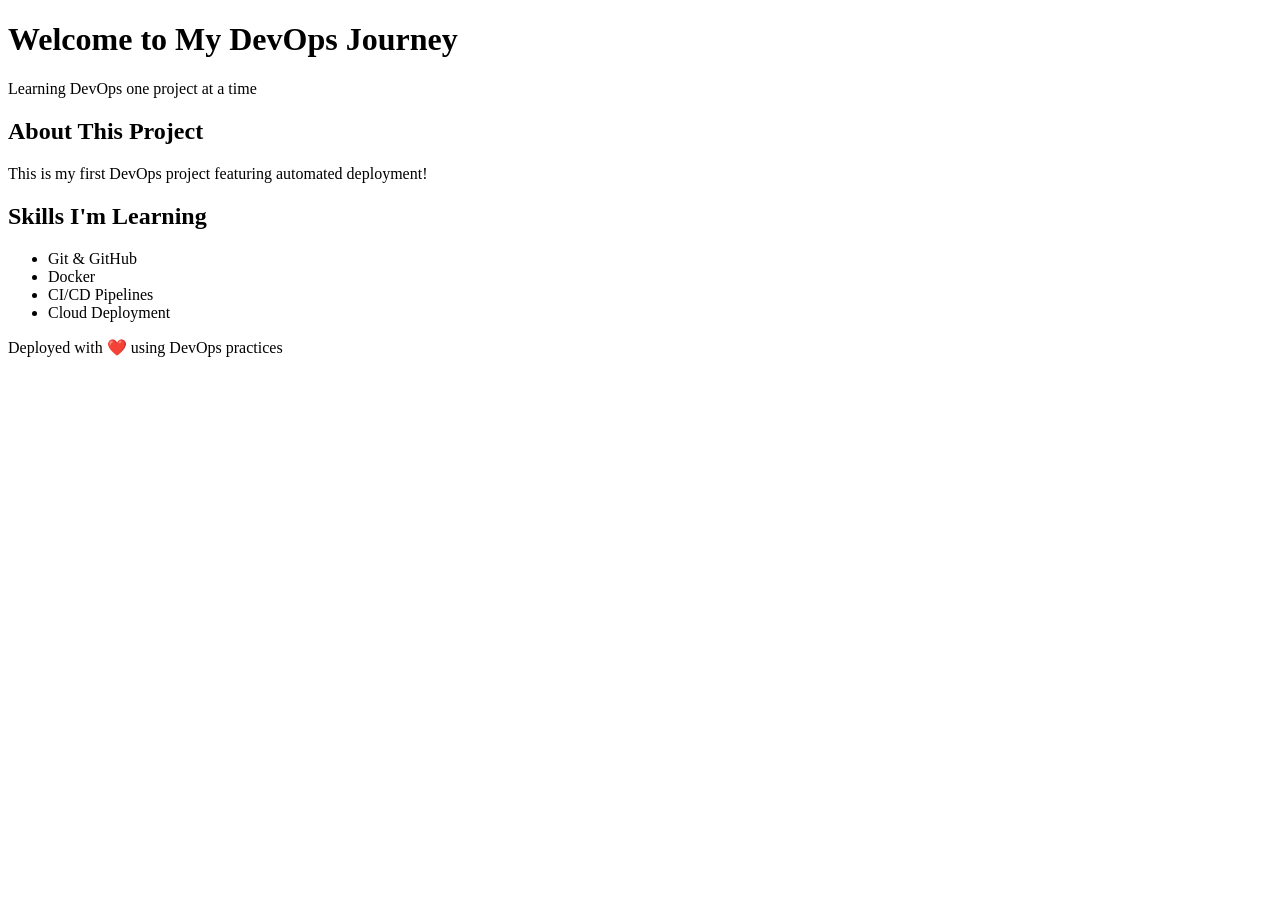
==== src/index.html @ a29ed6be "Initial commit: Portfolio website with Docker" ====
<!DOCTYPE html>
<html lang="en">
<head>
    <meta charset="UTF-8">
    <meta name="viewport" content="width=device-width, initial-scale=1.0">
    <title>My DevOps Journey</title>
    <link rel="stylesheet" href="css/style.css">
</head>
<body>
    <header>
        <h1>Welcome to My DevOps Journey</h1>
        <p>Learning DevOps one project at a time</p>
    </header>
    
    <main>
        <section class="about">
            <h2>About This Project</h2>
            <p>This is my first DevOps project featuring automated deployment!</p>
            <div id="build-info"></div>
        </section>
        
        <section class="skills">
            <h2>Skills I'm Learning</h2>
            <ul>
                <li>Git & GitHub</li>
                <li>Docker</li>
                <li>CI/CD Pipelines</li>
                <li>Cloud Deployment</li>
            </ul>
        </section>
    </main>
    
    <footer>
        <p>Deployed with ❤️ using DevOps practices</p>
    </footer>
    
    <script src="js/main.js"></script>
</body>
</html>
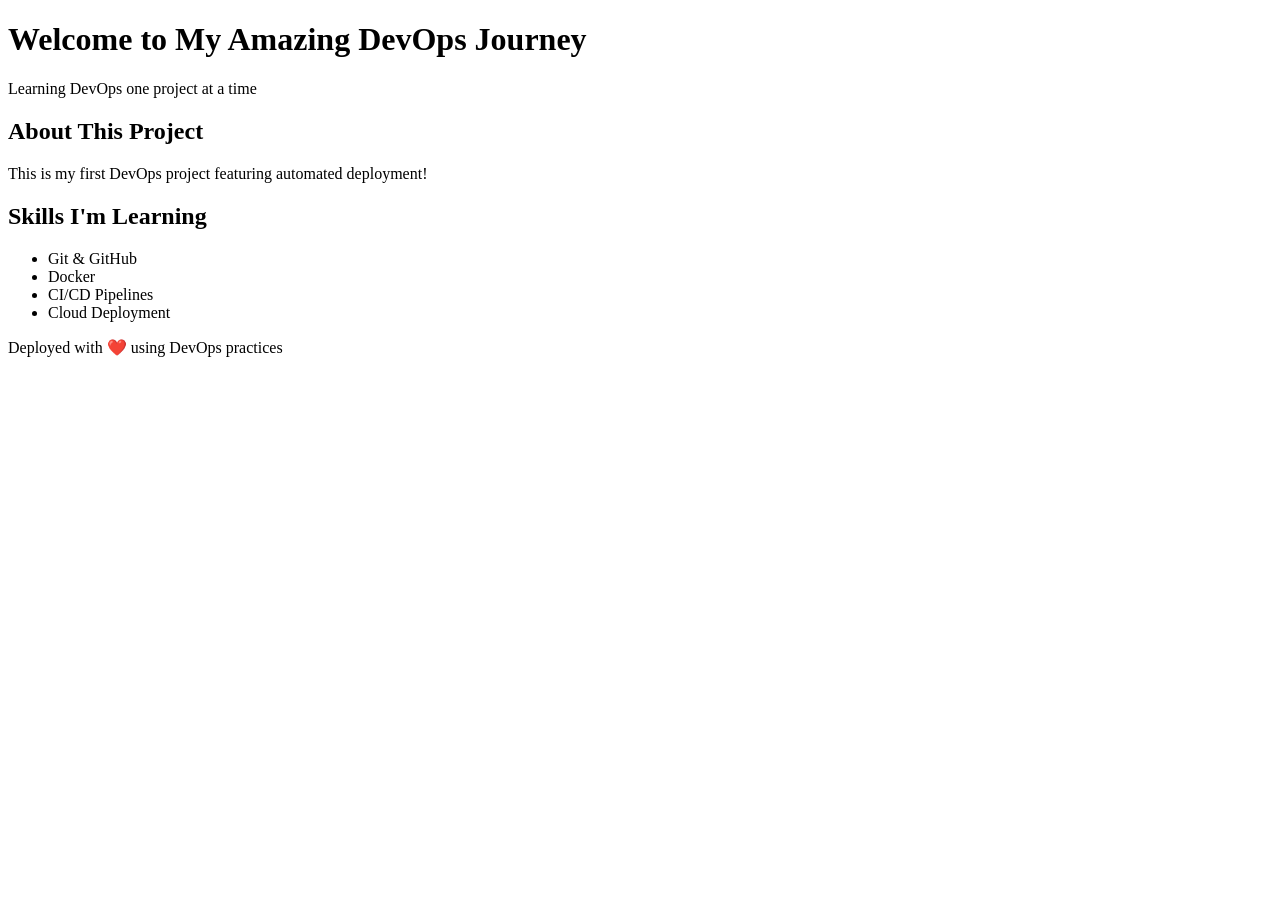
==== commit d3f12223: "Update page title" ====
--- a/src/index.html
+++ b/src/index.html
@@ -8,7 +8,7 @@
 </head>
 <body>
     <header>
-        <h1>Welcome to My DevOps Journey</h1>
+        <h1>Welcome to My Amazing DevOps Journey</h1>
         <p>Learning DevOps one project at a time</p>
     </header>
     
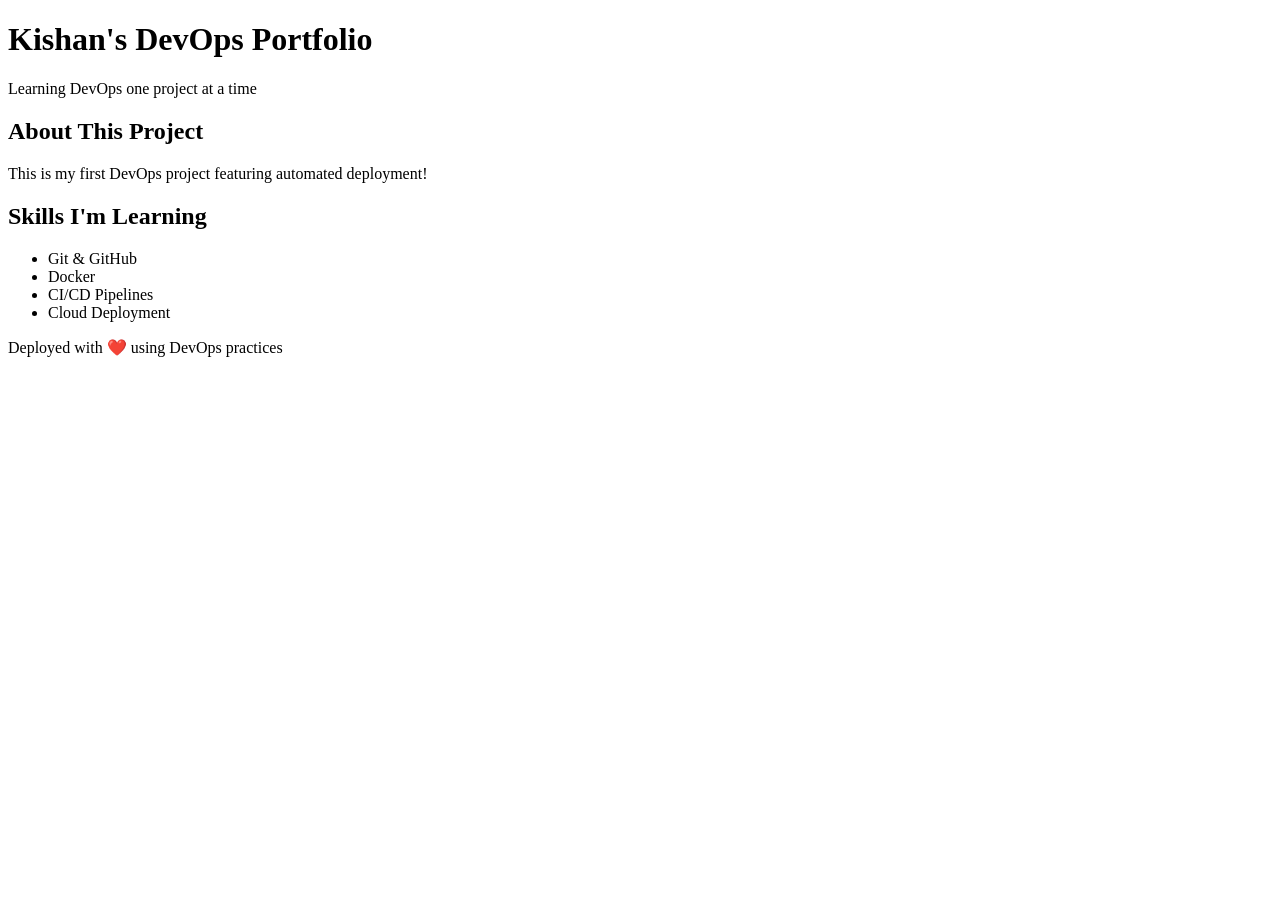
==== commit f5b48dc6: "Personalize the portfolio title" ====
--- a/src/index.html
+++ b/src/index.html
@@ -8,7 +8,7 @@
 </head>
 <body>
     <header>
-        <h1>Welcome to My Amazing DevOps Journey</h1>
+        <h1>Kishan's DevOps Portfolio</h1>
         <p>Learning DevOps one project at a time</p>
     </header>
     
@@ -36,4 +36,4 @@
     
     <script src="js/main.js"></script>
 </body>
-</html>+</html>
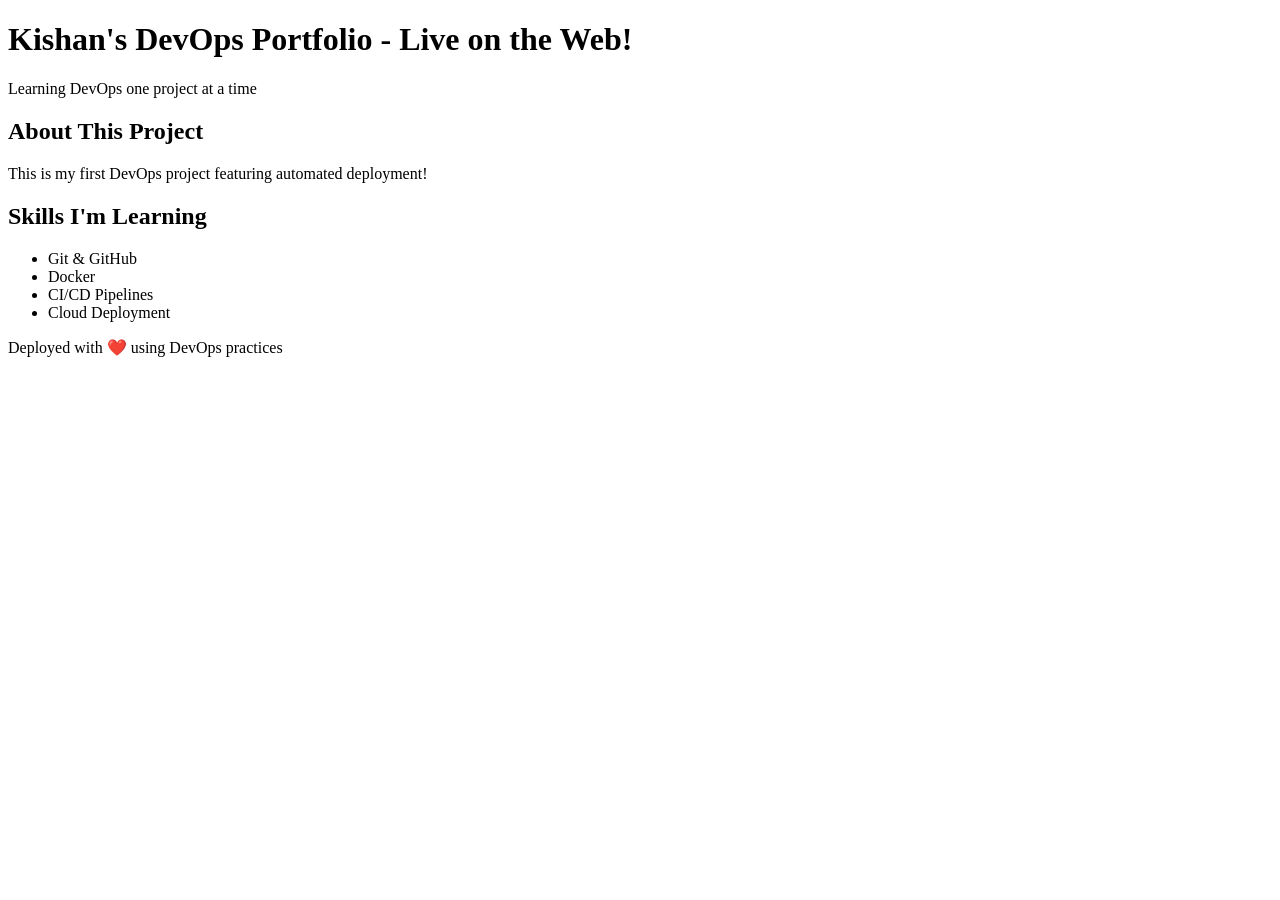
==== commit 131da0ce: "Update title - now live!" ====
--- a/src/index.html
+++ b/src/index.html
@@ -8,7 +8,7 @@
 </head>
 <body>
     <header>
-        <h1>Kishan's DevOps Portfolio</h1>
+        <h1>Kishan's DevOps Portfolio - Live on the Web!</h1>
         <p>Learning DevOps one project at a time</p>
     </header>
     
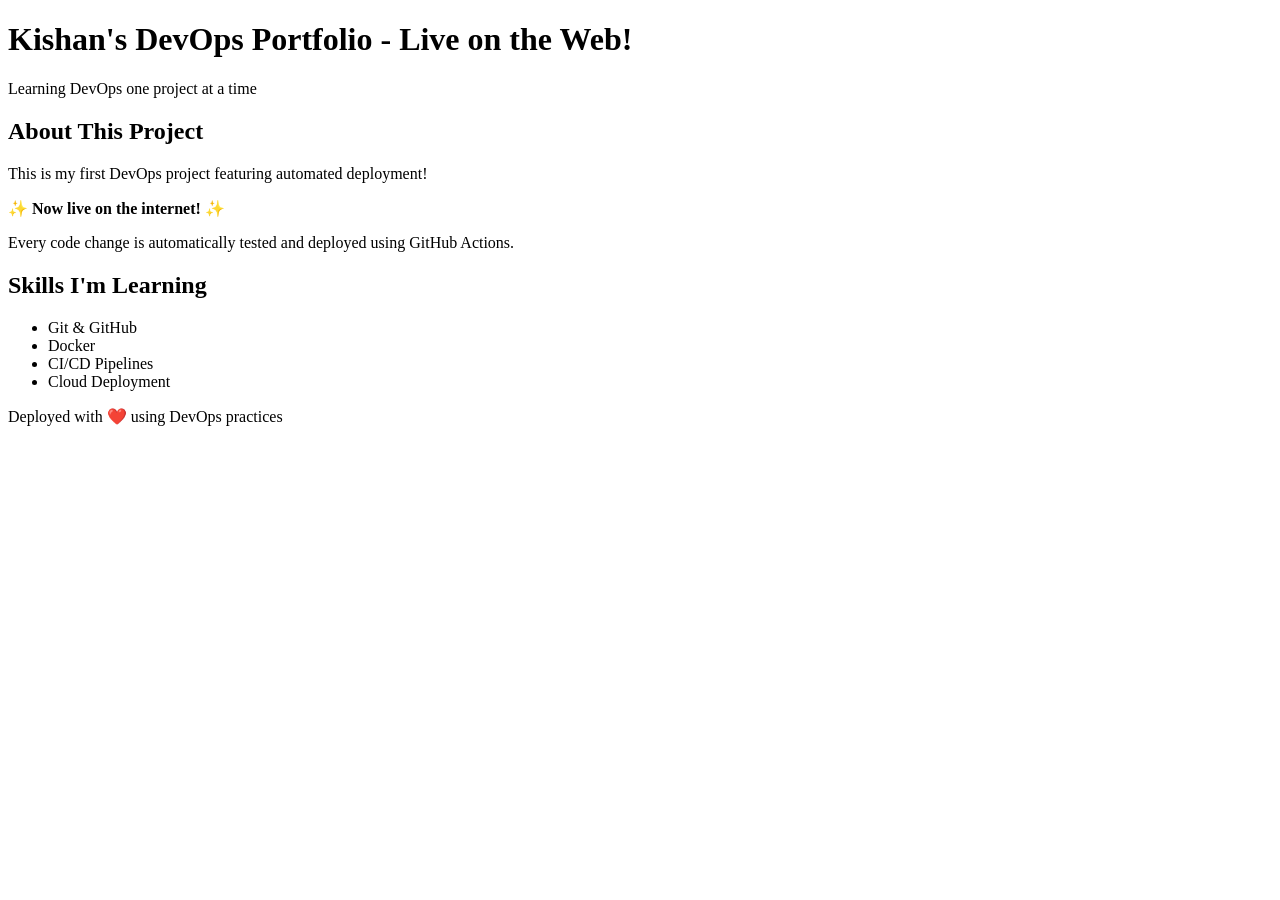
==== commit 3cb7aec3: "Add live deployment notice" ====
--- a/src/index.html
+++ b/src/index.html
@@ -13,11 +13,13 @@
     </header>
     
     <main>
-        <section class="about">
-            <h2>About This Project</h2>
-            <p>This is my first DevOps project featuring automated deployment!</p>
-            <div id="build-info"></div>
-        </section>
+      <section class="about">
+    <h2>About This Project</h2>
+    <p>This is my first DevOps project featuring automated deployment!</p>
+    <p><strong>✨ Now live on the internet! ✨</strong></p>
+    <p>Every code change is automatically tested and deployed using GitHub Actions.</p>
+    <div id="build-info"></div>
+    </section>
         
         <section class="skills">
             <h2>Skills I'm Learning</h2>
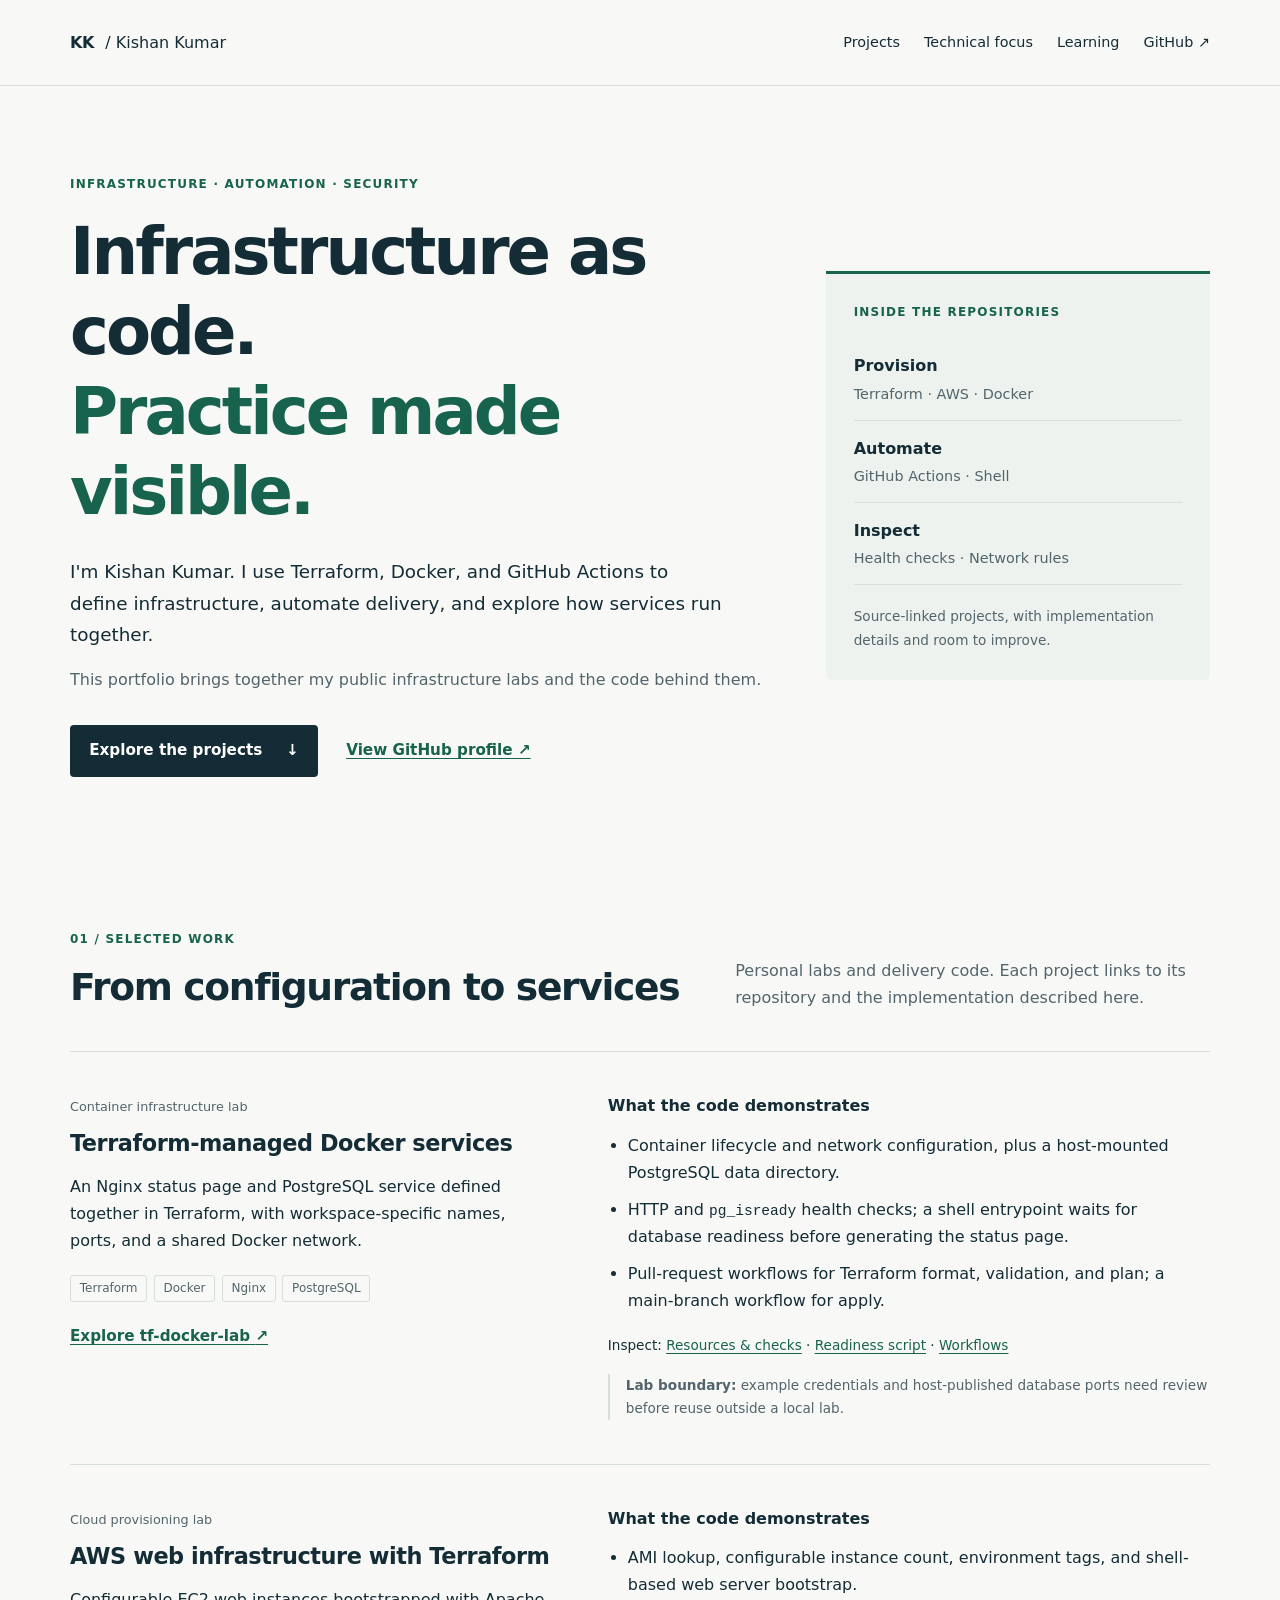
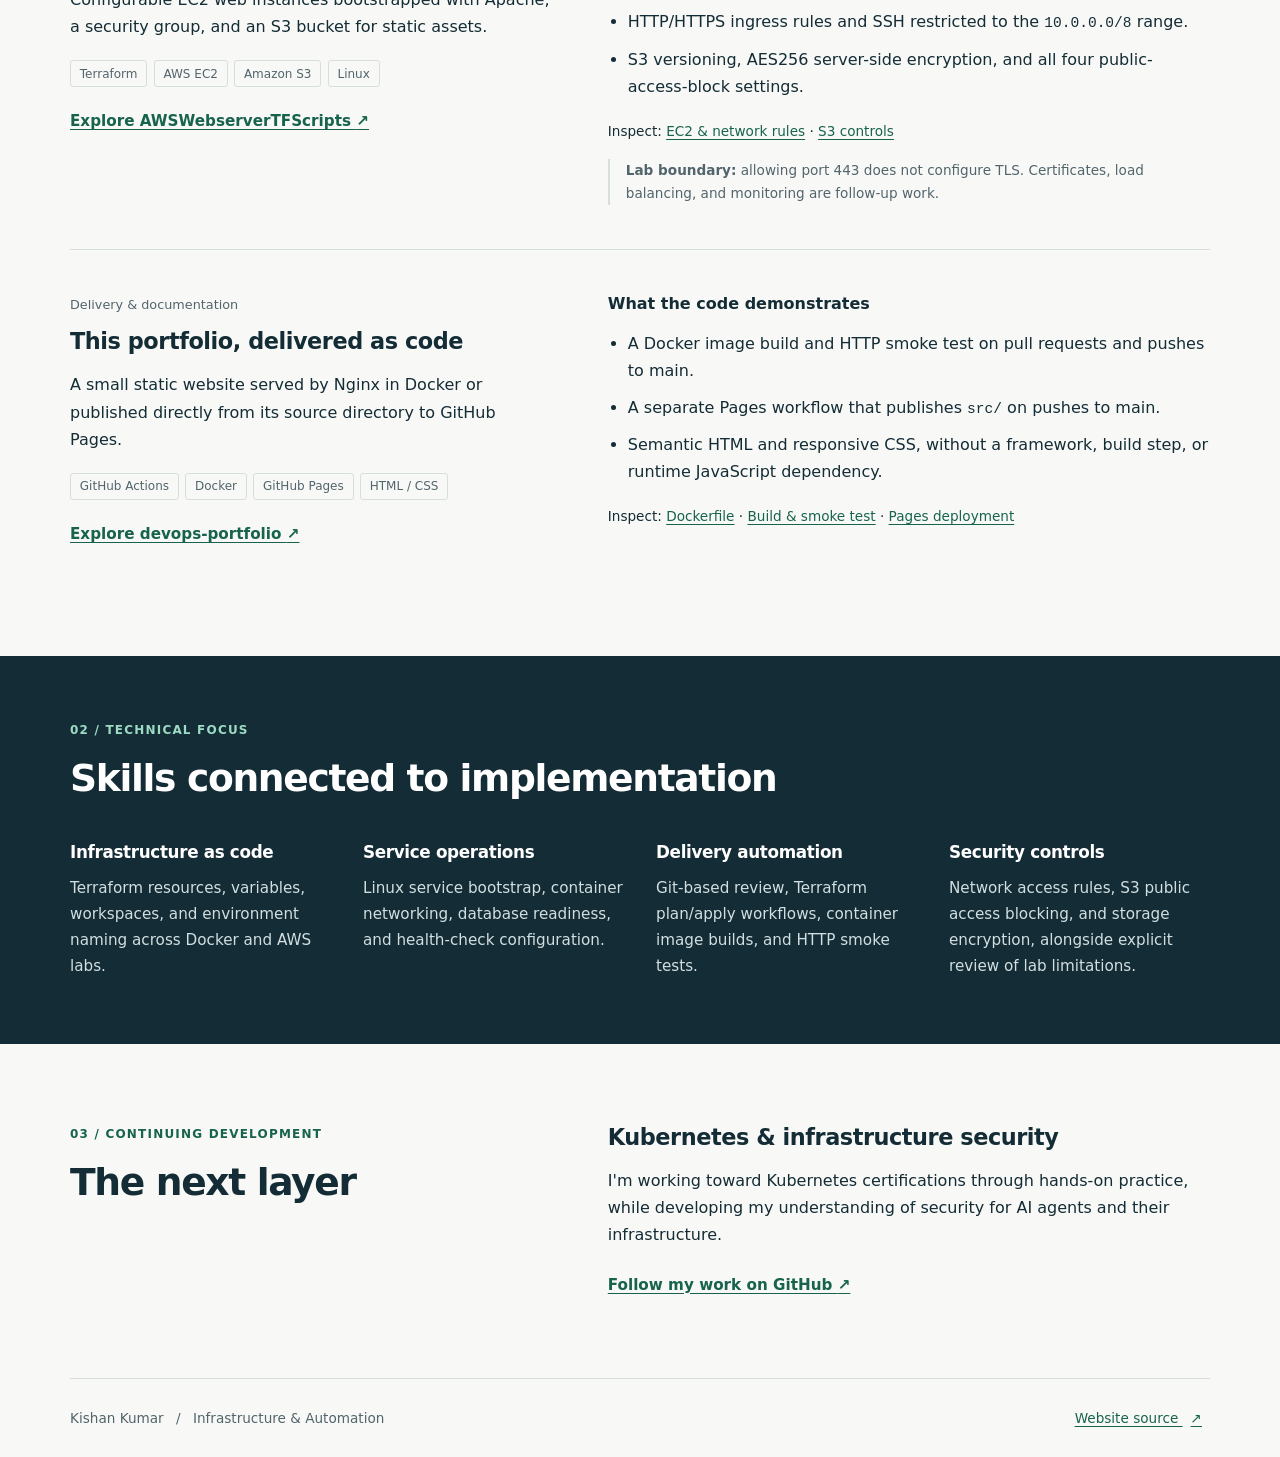
==== commit 924671dd: "Present source-backed infrastructure projects in portfolio" ====
--- a/src/index.html
+++ b/src/index.html
@@ -3,39 +3,140 @@
 <head>
     <meta charset="UTF-8">
     <meta name="viewport" content="width=device-width, initial-scale=1.0">
-    <title>My DevOps Journey</title>
+    <meta name="description" content="Kishan Kumar's technical portfolio: Terraform infrastructure, Docker services, AWS provisioning, and GitHub Actions automation, with links to public source code.">
+    <meta name="theme-color" content="#142c36">
+    <title>Kishan Kumar | Infrastructure &amp; Automation</title>
     <link rel="stylesheet" href="css/style.css">
 </head>
 <body>
-    <header>
-        <h1>Kishan's DevOps Portfolio - Live on the Web!</h1>
-        <p>Learning DevOps one project at a time</p>
+    <a class="skip-link" href="#main">Skip to content</a>
+    <header class="site-header">
+        <div class="container header-inner">
+            <a class="wordmark" href="#main" aria-label="Kishan Kumar, home">KK<span> / Kishan Kumar</span></a>
+            <nav aria-label="Main navigation">
+                <a href="#projects">Projects</a>
+                <a href="#skills">Technical focus</a>
+                <a href="#learning">Learning</a>
+                <a href="https://github.com/kishanpcr">GitHub <span aria-hidden="true">↗</span></a>
+            </nav>
+        </div>
     </header>
-    
-    <main>
-      <section class="about">
-    <h2>About This Project</h2>
-    <p>This is my first DevOps project featuring automated deployment!</p>
-    <p><strong>✨ Now live on the internet! ✨</strong></p>
-    <p>Every code change is automatically tested and deployed using GitHub Actions.</p>
-    <div id="build-info"></div>
-    </section>
-        
-        <section class="skills">
-            <h2>Skills I'm Learning</h2>
-            <ul>
-                <li>Git & GitHub</li>
-                <li>Docker</li>
-                <li>CI/CD Pipelines</li>
-                <li>Cloud Deployment</li>
-            </ul>
+
+    <main id="main" tabindex="-1">
+        <section class="hero container" aria-labelledby="intro-title">
+            <div>
+                <p class="eyebrow">Infrastructure · Automation · Security</p>
+                <h1 id="intro-title">Infrastructure as code.<br><span>Practice made visible.</span></h1>
+                <p class="intro">I'm Kishan Kumar. I use Terraform, Docker, and GitHub Actions to define infrastructure, automate delivery, and explore how services run together.</p>
+                <p class="hero-note">This portfolio brings together my public infrastructure labs and the code behind them.</p>
+                <div class="hero-actions">
+                    <a class="button" href="#projects">Explore the projects <span aria-hidden="true">↓</span></a>
+                    <a class="text-link" href="https://github.com/kishanpcr">View GitHub profile <span aria-hidden="true">↗</span></a>
+                </div>
+            </div>
+            <aside class="overview" aria-label="Portfolio at a glance">
+                <p class="eyebrow">Inside the repositories</p>
+                <dl>
+                    <div><dt>Provision</dt><dd>Terraform · AWS · Docker</dd></div>
+                    <div><dt>Automate</dt><dd>GitHub Actions · Shell</dd></div>
+                    <div><dt>Inspect</dt><dd>Health checks · Network rules</dd></div>
+                </dl>
+                <p>Source-linked projects, with implementation details and room to improve.</p>
+            </aside>
+        </section>
+
+        <section class="section container" id="projects" aria-labelledby="projects-title">
+            <div class="section-heading">
+                <div><p class="eyebrow">01 / Selected work</p><h2 id="projects-title">From configuration to services</h2></div>
+                <p>Personal labs and delivery code. Each project links to its repository and the implementation described here.</p>
+            </div>
+
+            <article class="project">
+                <div class="project-summary">
+                    <p class="project-kind">Container infrastructure lab</p>
+                    <h3>Terraform-managed Docker services</h3>
+                    <p>An Nginx status page and PostgreSQL service defined together in Terraform, with workspace-specific names, ports, and a shared Docker network.</p>
+                    <ul class="tags" aria-label="Technologies"><li>Terraform</li><li>Docker</li><li>Nginx</li><li>PostgreSQL</li></ul>
+                    <a class="text-link" href="https://github.com/kishanpcr/tf-docker-lab">Explore tf-docker-lab <span aria-hidden="true">↗</span></a>
+                </div>
+                <div class="project-detail">
+                    <h4>What the code demonstrates</h4>
+                    <ul>
+                        <li>Container lifecycle and network configuration, plus a host-mounted PostgreSQL data directory.</li>
+                        <li>HTTP and <code>pg_isready</code> health checks; a shell entrypoint waits for database readiness before generating the status page.</li>
+                        <li>Pull-request workflows for Terraform format, validation, and plan; a main-branch workflow for apply.</li>
+                    </ul>
+                    <p class="source-links">Inspect: <a href="https://github.com/kishanpcr/tf-docker-lab/blob/b06fa23c12f2c70b30e324f0bb0d23a4f77f03ac/main.tf">Resources &amp; checks</a> · <a href="https://github.com/kishanpcr/tf-docker-lab/blob/b06fa23c12f2c70b30e324f0bb0d23a4f77f03ac/files/generate_status.sh">Readiness script</a> · <a href="https://github.com/kishanpcr/tf-docker-lab/tree/b06fa23c12f2c70b30e324f0bb0d23a4f77f03ac/.github/workflows">Workflows</a></p>
+                    <p class="project-note"><strong>Lab boundary:</strong> example credentials and host-published database ports need review before reuse outside a local lab.</p>
+                </div>
+            </article>
+
+            <article class="project">
+                <div class="project-summary">
+                    <p class="project-kind">Cloud provisioning lab</p>
+                    <h3>AWS web infrastructure with Terraform</h3>
+                    <p>Configurable EC2 web instances bootstrapped with Apache, a security group, and an S3 bucket for static assets.</p>
+                    <ul class="tags" aria-label="Technologies"><li>Terraform</li><li>AWS EC2</li><li>Amazon S3</li><li>Linux</li></ul>
+                    <a class="text-link" href="https://github.com/kishanpcr/AWSWebserverTFScripts">Explore AWSWebserverTFScripts <span aria-hidden="true">↗</span></a>
+                </div>
+                <div class="project-detail">
+                    <h4>What the code demonstrates</h4>
+                    <ul>
+                        <li>AMI lookup, configurable instance count, environment tags, and shell-based web server bootstrap.</li>
+                        <li>HTTP/HTTPS ingress rules and SSH restricted to the <code>10.0.0.0/8</code> range.</li>
+                        <li>S3 versioning, AES256 server-side encryption, and all four public-access-block settings.</li>
+                    </ul>
+                    <p class="source-links">Inspect: <a href="https://github.com/kishanpcr/AWSWebserverTFScripts/blob/353053bec17c7119864794a68ec59d982afe49fe/aws/terraform/main.tf">EC2 &amp; network rules</a> · <a href="https://github.com/kishanpcr/AWSWebserverTFScripts/blob/353053bec17c7119864794a68ec59d982afe49fe/aws/terraform/s3.tf">S3 controls</a></p>
+                    <p class="project-note"><strong>Lab boundary:</strong> allowing port 443 does not configure TLS. Certificates, load balancing, and monitoring are follow-up work.</p>
+                </div>
+            </article>
+
+            <article class="project">
+                <div class="project-summary">
+                    <p class="project-kind">Delivery &amp; documentation</p>
+                    <h3>This portfolio, delivered as code</h3>
+                    <p>A small static website served by Nginx in Docker or published directly from its source directory to GitHub Pages.</p>
+                    <ul class="tags" aria-label="Technologies"><li>GitHub Actions</li><li>Docker</li><li>GitHub Pages</li><li>HTML / CSS</li></ul>
+                    <a class="text-link" href="https://github.com/kishanpcr/devops-portfolio">Explore devops-portfolio <span aria-hidden="true">↗</span></a>
+                </div>
+                <div class="project-detail">
+                    <h4>What the code demonstrates</h4>
+                    <ul>
+                        <li>A Docker image build and HTTP smoke test on pull requests and pushes to main.</li>
+                        <li>A separate Pages workflow that publishes <code>src/</code> on pushes to main.</li>
+                        <li>Semantic HTML and responsive CSS, without a framework, build step, or runtime JavaScript dependency.</li>
+                    </ul>
+                    <p class="source-links">Inspect: <a href="https://github.com/kishanpcr/devops-portfolio/blob/main/Dockerfile">Dockerfile</a> · <a href="https://github.com/kishanpcr/devops-portfolio/blob/main/.github/workflows/deploy.yml">Build &amp; smoke test</a> · <a href="https://github.com/kishanpcr/devops-portfolio/blob/main/.github/workflows/pages.yml">Pages deployment</a></p>
+                </div>
+            </article>
+        </section>
+
+        <section class="focus-band" id="skills" aria-labelledby="skills-title">
+            <div class="container section">
+                <p class="eyebrow">02 / Technical focus</p>
+                <h2 id="skills-title">Skills connected to implementation</h2>
+                <div class="focus-grid">
+                    <div><h3>Infrastructure as code</h3><p>Terraform resources, variables, workspaces, and environment naming across Docker and AWS labs.</p></div>
+                    <div><h3>Service operations</h3><p>Linux service bootstrap, container networking, database readiness, and health-check configuration.</p></div>
+                    <div><h3>Delivery automation</h3><p>Git-based review, Terraform plan/apply workflows, container image builds, and HTTP smoke tests.</p></div>
+                    <div><h3>Security controls</h3><p>Network access rules, S3 public access blocking, and storage encryption, alongside explicit review of lab limitations.</p></div>
+                </div>
+            </div>
+        </section>
+
+        <section class="section container learning" id="learning" aria-labelledby="learning-title">
+            <div><p class="eyebrow">03 / Continuing development</p><h2 id="learning-title">The next layer</h2></div>
+            <div>
+                <h3>Kubernetes &amp; infrastructure security</h3>
+                <p>I'm working toward Kubernetes certifications through hands-on practice, while developing my understanding of security for AI agents and their infrastructure.</p>
+                <a class="text-link" href="https://github.com/kishanpcr">Follow my work on GitHub <span aria-hidden="true">↗</span></a>
+            </div>
         </section>
     </main>
-    
-    <footer>
-        <p>Deployed with ❤️ using DevOps practices</p>
+
+    <footer class="container site-footer">
+        <p>Kishan Kumar <span aria-hidden="true">/</span> Infrastructure &amp; Automation</p>
+        <a href="https://github.com/kishanpcr/devops-portfolio">Website source <span aria-hidden="true">↗</span></a>
     </footer>
-    
-    <script src="js/main.js"></script>
 </body>
 </html>
--- a/src/css/style.css
+++ b/src/css/style.css
@@ -0,0 +1,95 @@
+:root {
+    color-scheme: light;
+    --ink: #142c36;
+    --muted: #52646c;
+    --paper: #f8f9f6;
+    --accent: #17634d;
+    --line: #d6dfdb;
+    --soft: #edf2ee;
+}
+
+* { box-sizing: border-box; }
+html { scroll-padding-top: 1.5rem; }
+body { margin: 0; color: var(--ink); background: var(--paper); font: 1rem/1.7 system-ui, -apple-system, BlinkMacSystemFont, "Segoe UI", sans-serif; }
+a { color: var(--accent); text-underline-offset: .22em; }
+a:hover { text-decoration-thickness: 2px; }
+a:focus-visible { outline: 3px solid #b15a16; outline-offset: 5px; border-radius: 2px; }
+h1, h2, h3, h4, p, ul, dl { margin: 0; }
+h1, h2, h3, h4 { line-height: 1.22; }
+h1 { font-size: clamp(2.4rem, 5.3vw, 4.1rem); letter-spacing: -.045em; font-weight: 750; }
+h1 span { color: var(--accent); }
+h2 { font-size: clamp(1.8rem, 3vw, 2.35rem); letter-spacing: -.035em; }
+h3 { font-size: 1.4rem; letter-spacing: -.02em; }
+h4 { font-size: 1rem; }
+p + p { margin-top: 1rem; }
+code { font-size: .91em; overflow-wrap: anywhere; }
+.container { width: min(1140px, calc(100% - 4rem)); margin-inline: auto; }
+.skip-link { position: absolute; top: .5rem; left: 1rem; padding: .6rem 1rem; background: white; transform: translateY(-150%); z-index: 2; }
+.skip-link:focus { transform: translateY(0); }
+.site-header { border-bottom: 1px solid var(--line); }
+.header-inner { display: flex; justify-content: space-between; align-items: center; gap: 1.5rem; padding-block: 1.5rem; }
+.wordmark { color: var(--ink); font-weight: 800; text-decoration: none; letter-spacing: -.03em; }
+.wordmark span { font-weight: 500; letter-spacing: 0; margin-left: .4rem; }
+nav { display: flex; flex-wrap: wrap; gap: .75rem 1.5rem; font-size: .9rem; }
+nav a { color: var(--ink); text-decoration: none; padding-block: .4rem; }
+.hero { display: grid; grid-template-columns: 1.8fr 1fr; gap: 4rem; align-items: center; padding-block: 5.5rem; }
+.eyebrow { color: var(--accent); font-size: .75rem; font-weight: 750; letter-spacing: .1em; text-transform: uppercase; margin-bottom: 1rem; }
+.intro { font-size: 1.15rem; max-width: 41rem; margin-top: 1.6rem; }
+.hero-note { color: var(--muted); }
+.hero-actions { display: flex; flex-wrap: wrap; gap: 1.25rem 1.75rem; align-items: center; margin-top: 2rem; }
+.button { display: inline-flex; gap: 1.5rem; align-items: center; padding: .8rem 1.2rem; background: var(--ink); color: white; border-radius: 4px; font-size: .95rem; font-weight: 650; text-decoration: none; }
+.button:hover { background: var(--accent); }
+.text-link { display: inline-block; font-weight: 650; font-size: .95rem; }
+.overview { border-top: 3px solid var(--accent); background: var(--soft); padding: 1.75rem; border-radius: 0 0 6px 6px; }
+.overview dl > div { padding-block: .85rem; border-bottom: 1px solid var(--line); }
+.overview dt { font-weight: 700; }
+.overview dd { margin: .15rem 0 0; color: var(--muted); font-size: .9rem; }
+.overview > p:last-child { color: var(--muted); font-size: .85rem; margin-top: 1.25rem; }
+.section { padding-block: 4rem; }
+.section-heading { display: grid; grid-template-columns: 1.3fr 1fr; gap: 3rem; align-items: end; margin-bottom: 2.5rem; }
+.section-heading > p { color: var(--muted); max-width: 30rem; }
+.project { display: grid; grid-template-columns: 1fr 1.25fr; gap: 3.5rem; padding-block: 2.75rem; border-top: 1px solid var(--line); }
+.project-kind { color: var(--muted); font-size: .8rem; margin-bottom: .75rem; }
+.project-summary > p:not(.project-kind) { margin-top: 1rem; }
+.tags { display: flex; flex-wrap: wrap; gap: .4rem; list-style: none; padding: 0; margin: 1.25rem 0; }
+.tags li { border: 1px solid var(--line); border-radius: 3px; padding: .15rem .55rem; font-size: .75rem; color: var(--muted); }
+.project-detail ul { padding-left: 1.25rem; margin-top: 1rem; }
+.project-detail li + li { margin-top: .6rem; }
+.source-links { margin-top: 1.25rem; font-size: .85rem; }
+.project-note { padding-left: 1rem; border-left: 2px solid var(--line); font-size: .85rem; color: var(--muted); }
+.focus-band { background: var(--ink); color: white; }
+.focus-band .eyebrow { color: #9ddbc4; }
+.focus-grid { display: grid; grid-template-columns: repeat(4, 1fr); gap: 2rem; margin-top: 2.5rem; }
+.focus-grid h3 { font-size: 1.05rem; }
+.focus-grid p { color: #d1dfe0; font-size: .95rem; margin-top: .85rem; }
+.learning { display: grid; grid-template-columns: 1fr 1.25fr; gap: 3.5rem; padding-block: 5rem; }
+.learning h3 + p { margin-top: 1rem; }
+.learning .text-link { margin-top: 1.5rem; }
+.site-footer { display: flex; justify-content: space-between; flex-wrap: wrap; gap: 1rem; border-top: 1px solid var(--line); padding-block: 1.75rem; font-size: .85rem; color: var(--muted); }
+.site-footer span { margin-inline: .5rem; }
+
+@media (max-width: 900px) {
+    .hero { gap: 2rem; grid-template-columns: 1.5fr 1fr; padding-block: 4rem; }
+    .focus-grid { grid-template-columns: repeat(2, 1fr); }
+    .project, .learning { gap: 2rem; }
+    .header-inner { align-items: flex-start; flex-direction: column; gap: .75rem; }
+}
+@media (max-width: 640px) {
+    .container { width: calc(100% - 2.5rem); }
+    .hero, .section-heading, .project, .learning { grid-template-columns: 1fr; gap: 2rem; }
+    .hero { padding-block: 3rem; }
+    .section, .learning { padding-block: 3rem; }
+    .project { padding-block: 2rem; }
+    .focus-grid { grid-template-columns: 1fr; gap: 1.75rem; }
+    nav { gap: .5rem 1rem; }
+    .overview { padding: 1.5rem; }
+}
+@media print {
+    body { background: white; font-size: 10pt; }
+    .site-header, .hero-actions, .skip-link { display: none; }
+    .container { width: 100%; }
+    .hero, .section, .learning { padding-block: 1.5rem; }
+    .project { break-inside: avoid; padding-block: 1.5rem; }
+    .focus-band { color: var(--ink); background: white; }
+    .focus-grid p, .focus-band .eyebrow { color: var(--ink); }
+}
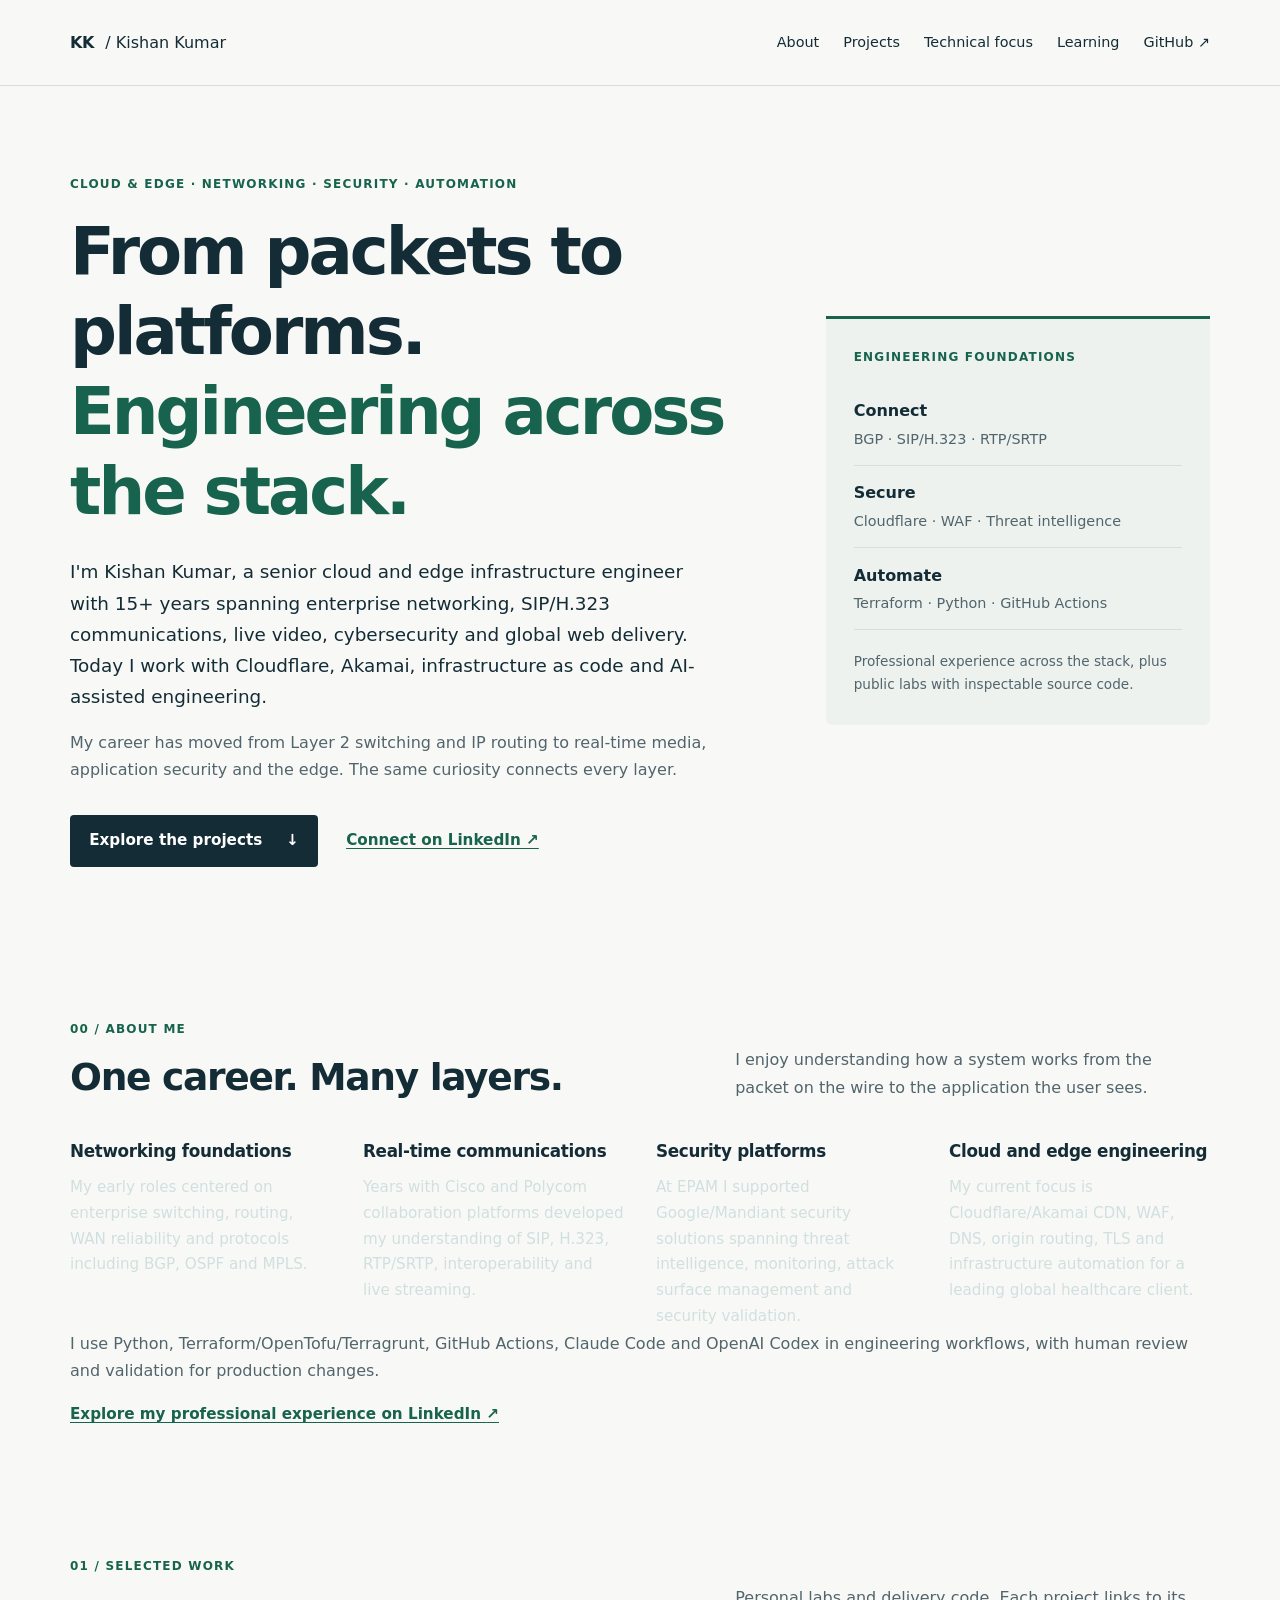
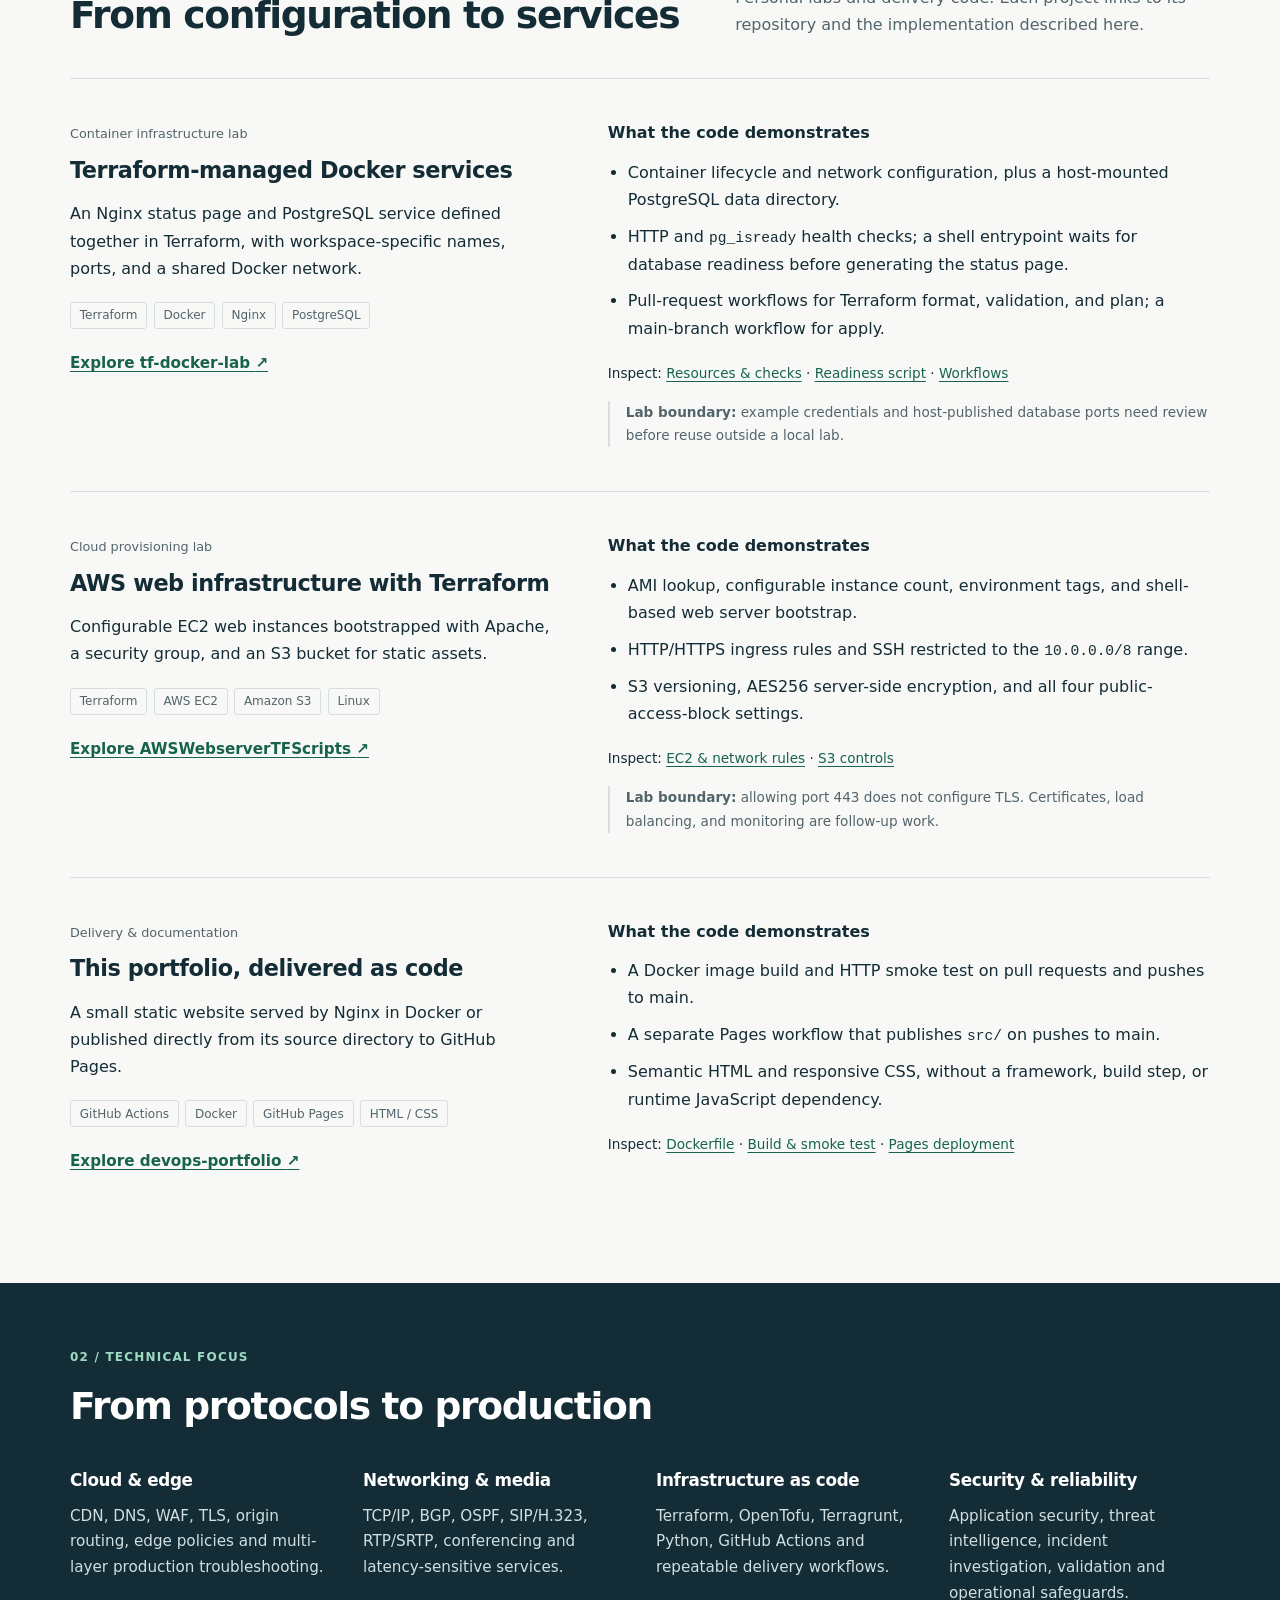
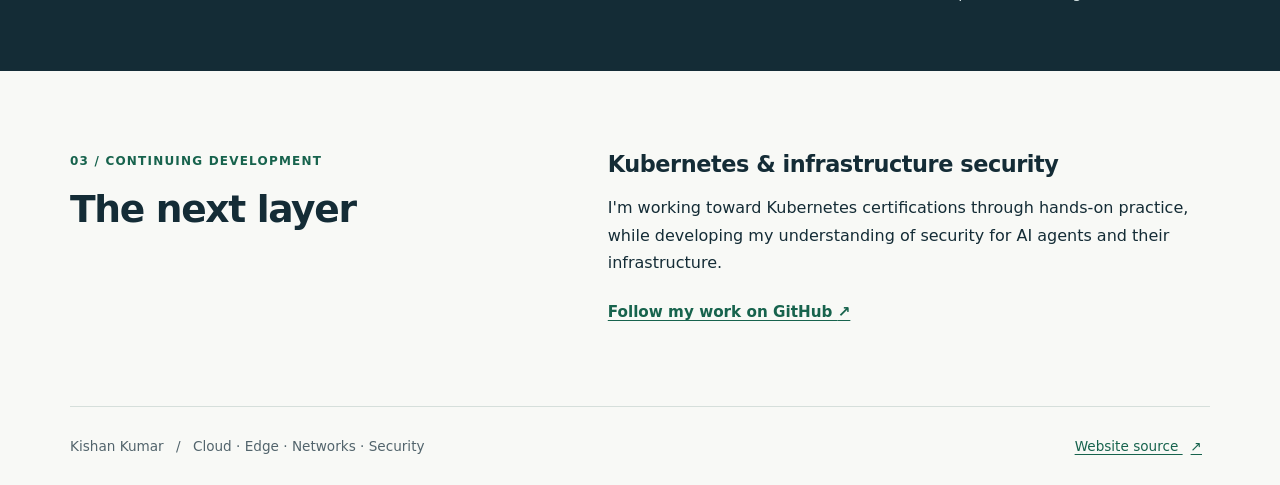
==== commit ad5afbaa: "Add career journey and cloud-edge professional profile" ====
--- a/src/index.html
+++ b/src/index.html
@@ -3,9 +3,9 @@
 <head>
     <meta charset="UTF-8">
     <meta name="viewport" content="width=device-width, initial-scale=1.0">
-    <meta name="description" content="Kishan Kumar's technical portfolio: Terraform infrastructure, Docker services, AWS provisioning, and GitHub Actions automation, with links to public source code.">
+    <meta name="description" content="Kishan Kumar: senior cloud and edge infrastructure engineer with experience across networking, real-time communications, security, Cloudflare/Akamai, IaC and AI-assisted engineering.">
     <meta name="theme-color" content="#142c36">
-    <title>Kishan Kumar | Infrastructure &amp; Automation</title>
+    <title>Kishan Kumar | Cloud, Edge &amp; Infrastructure Engineering</title>
     <link rel="stylesheet" href="css/style.css">
 </head>
 <body>
@@ -14,6 +14,7 @@
         <div class="container header-inner">
             <a class="wordmark" href="#main" aria-label="Kishan Kumar, home">KK<span> / Kishan Kumar</span></a>
             <nav aria-label="Main navigation">
+                <a href="#about">About</a>
                 <a href="#projects">Projects</a>
                 <a href="#skills">Technical focus</a>
                 <a href="#learning">Learning</a>
@@ -25,24 +26,39 @@
     <main id="main" tabindex="-1">
         <section class="hero container" aria-labelledby="intro-title">
             <div>
-                <p class="eyebrow">Infrastructure · Automation · Security</p>
-                <h1 id="intro-title">Infrastructure as code.<br><span>Practice made visible.</span></h1>
-                <p class="intro">I'm Kishan Kumar. I use Terraform, Docker, and GitHub Actions to define infrastructure, automate delivery, and explore how services run together.</p>
-                <p class="hero-note">This portfolio brings together my public infrastructure labs and the code behind them.</p>
+                <p class="eyebrow">Cloud &amp; Edge · Networking · Security · Automation</p>
+                <h1 id="intro-title">From packets to platforms.<br><span>Engineering across the stack.</span></h1>
+                <p class="intro">I'm Kishan Kumar, a senior cloud and edge infrastructure engineer with 15+ years spanning enterprise networking, SIP/H.323 communications, live video, cybersecurity and global web delivery. Today I work with Cloudflare, Akamai, infrastructure as code and AI-assisted engineering.</p>
+                <p class="hero-note">My career has moved from Layer 2 switching and IP routing to real-time media, application security and the edge. The same curiosity connects every layer.</p>
                 <div class="hero-actions">
                     <a class="button" href="#projects">Explore the projects <span aria-hidden="true">↓</span></a>
-                    <a class="text-link" href="https://github.com/kishanpcr">View GitHub profile <span aria-hidden="true">↗</span></a>
+                    <a class="text-link" href="https://www.linkedin.com/in/kishan-kumar-pcr-aa15b112/">Connect on LinkedIn <span aria-hidden="true">↗</span></a>
                 </div>
             </div>
             <aside class="overview" aria-label="Portfolio at a glance">
-                <p class="eyebrow">Inside the repositories</p>
+                <p class="eyebrow">Engineering foundations</p>
                 <dl>
-                    <div><dt>Provision</dt><dd>Terraform · AWS · Docker</dd></div>
-                    <div><dt>Automate</dt><dd>GitHub Actions · Shell</dd></div>
-                    <div><dt>Inspect</dt><dd>Health checks · Network rules</dd></div>
+                    <div><dt>Connect</dt><dd>BGP · SIP/H.323 · RTP/SRTP</dd></div>
+                    <div><dt>Secure</dt><dd>Cloudflare · WAF · Threat intelligence</dd></div>
+                    <div><dt>Automate</dt><dd>Terraform · Python · GitHub Actions</dd></div>
                 </dl>
-                <p>Source-linked projects, with implementation details and room to improve.</p>
+                <p>Professional experience across the stack, plus public labs with inspectable source code.</p>
             </aside>
+        </section>
+
+        <section class="section container" id="about" aria-labelledby="about-title">
+            <div class="section-heading">
+                <div><p class="eyebrow">00 / About me</p><h2 id="about-title">One career. Many layers.</h2></div>
+                <p>I enjoy understanding how a system works from the packet on the wire to the application the user sees.</p>
+            </div>
+            <div class="focus-grid">
+                <div><h3>Networking foundations</h3><p>My early roles centered on enterprise switching, routing, WAN reliability and protocols including BGP, OSPF and MPLS.</p></div>
+                <div><h3>Real-time communications</h3><p>Years with Cisco and Polycom collaboration platforms developed my understanding of SIP, H.323, RTP/SRTP, interoperability and live streaming.</p></div>
+                <div><h3>Security platforms</h3><p>At EPAM I supported Google/Mandiant security solutions spanning threat intelligence, monitoring, attack surface management and security validation.</p></div>
+                <div><h3>Cloud and edge engineering</h3><p>My current focus is Cloudflare/Akamai CDN, WAF, DNS, origin routing, TLS and infrastructure automation for a leading global healthcare client.</p></div>
+            </div>
+            <p class="hero-note">I use Python, Terraform/OpenTofu/Terragrunt, GitHub Actions, Claude Code and OpenAI Codex in engineering workflows, with human review and validation for production changes.</p>
+            <p><a class="text-link" href="https://www.linkedin.com/in/kishan-kumar-pcr-aa15b112/">Explore my professional experience on LinkedIn <span aria-hidden="true">↗</span></a></p>
         </section>
 
         <section class="section container" id="projects" aria-labelledby="projects-title">
@@ -114,12 +130,12 @@
         <section class="focus-band" id="skills" aria-labelledby="skills-title">
             <div class="container section">
                 <p class="eyebrow">02 / Technical focus</p>
-                <h2 id="skills-title">Skills connected to implementation</h2>
+                <h2 id="skills-title">From protocols to production</h2>
                 <div class="focus-grid">
-                    <div><h3>Infrastructure as code</h3><p>Terraform resources, variables, workspaces, and environment naming across Docker and AWS labs.</p></div>
-                    <div><h3>Service operations</h3><p>Linux service bootstrap, container networking, database readiness, and health-check configuration.</p></div>
-                    <div><h3>Delivery automation</h3><p>Git-based review, Terraform plan/apply workflows, container image builds, and HTTP smoke tests.</p></div>
-                    <div><h3>Security controls</h3><p>Network access rules, S3 public access blocking, and storage encryption, alongside explicit review of lab limitations.</p></div>
+                    <div><h3>Cloud &amp; edge</h3><p>CDN, DNS, WAF, TLS, origin routing, edge policies and multi-layer production troubleshooting.</p></div>
+                    <div><h3>Networking &amp; media</h3><p>TCP/IP, BGP, OSPF, SIP/H.323, RTP/SRTP, conferencing and latency-sensitive services.</p></div>
+                    <div><h3>Infrastructure as code</h3><p>Terraform, OpenTofu, Terragrunt, Python, GitHub Actions and repeatable delivery workflows.</p></div>
+                    <div><h3>Security &amp; reliability</h3><p>Application security, threat intelligence, incident investigation, validation and operational safeguards.</p></div>
                 </div>
             </div>
         </section>
@@ -135,7 +151,7 @@
     </main>
 
     <footer class="container site-footer">
-        <p>Kishan Kumar <span aria-hidden="true">/</span> Infrastructure &amp; Automation</p>
+        <p>Kishan Kumar <span aria-hidden="true">/</span> Cloud · Edge · Networks · Security</p>
         <a href="https://github.com/kishanpcr/devops-portfolio">Website source <span aria-hidden="true">↗</span></a>
     </footer>
 </body>
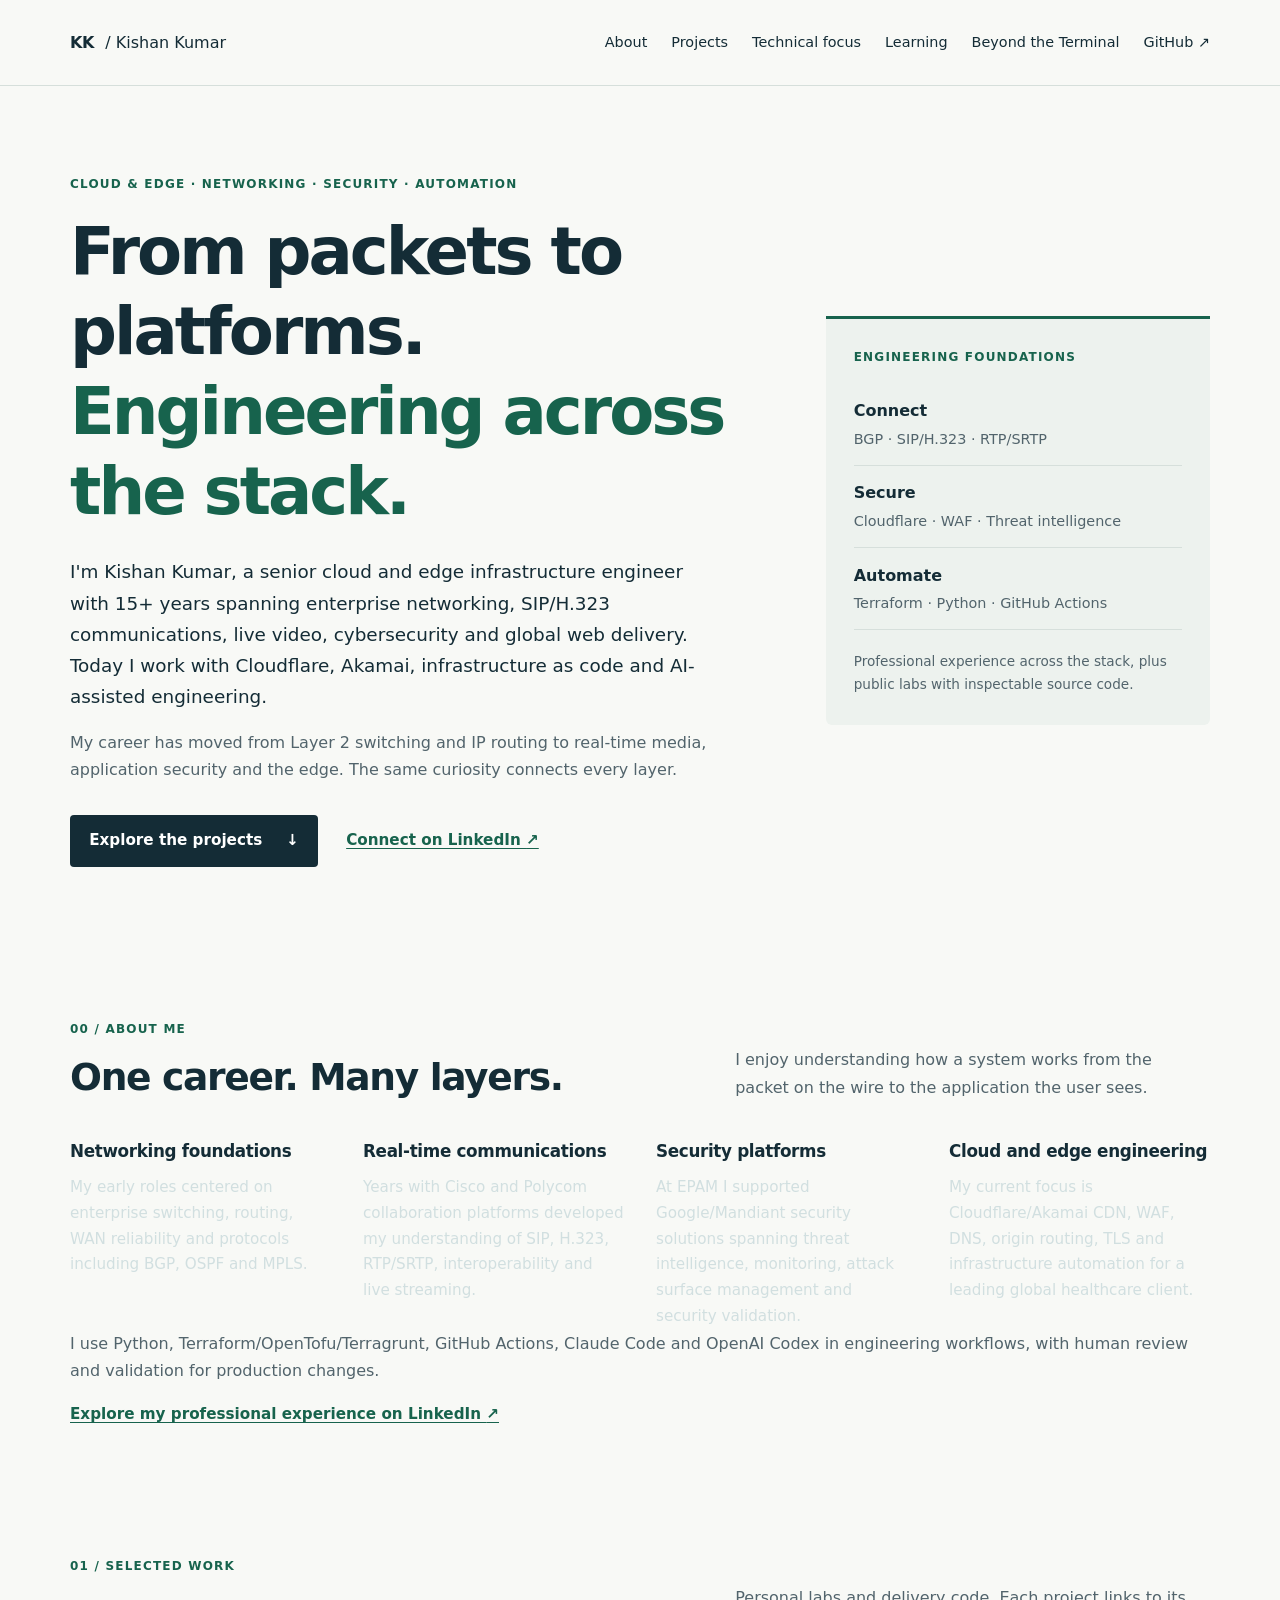
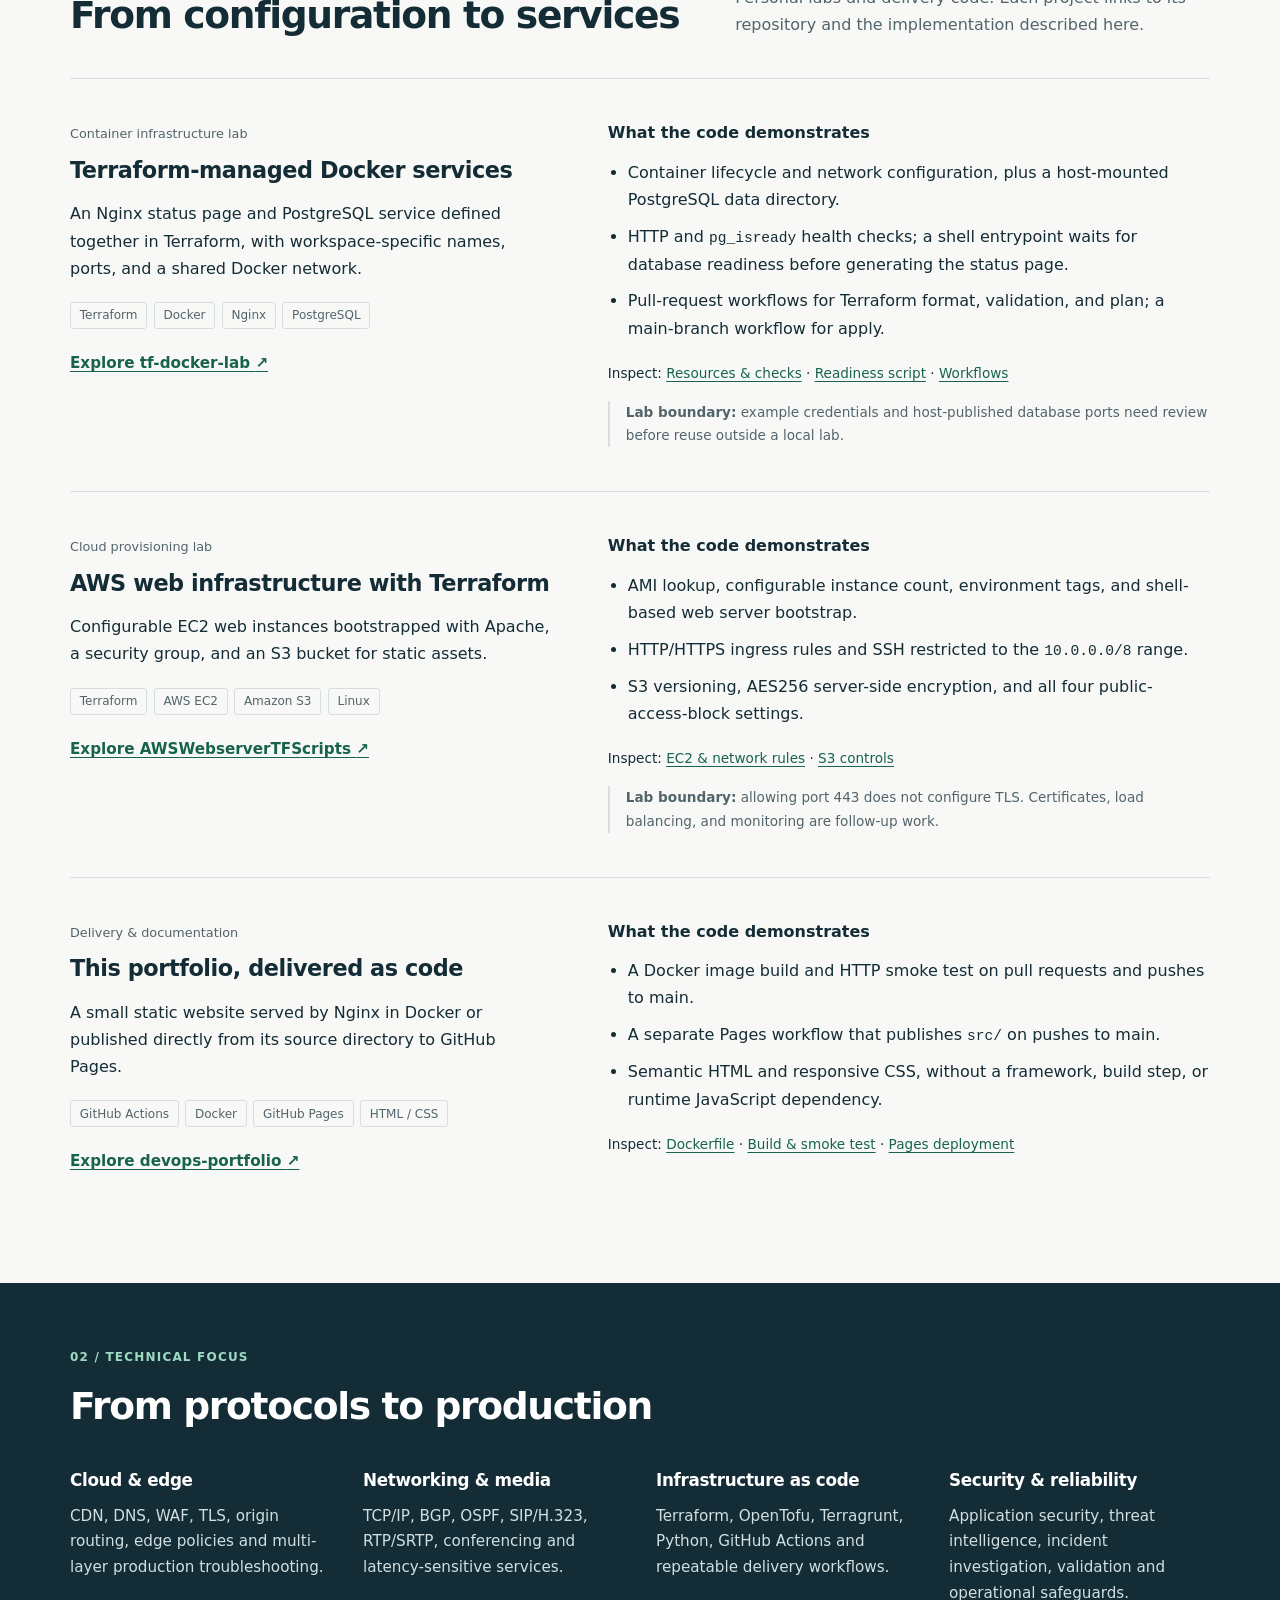
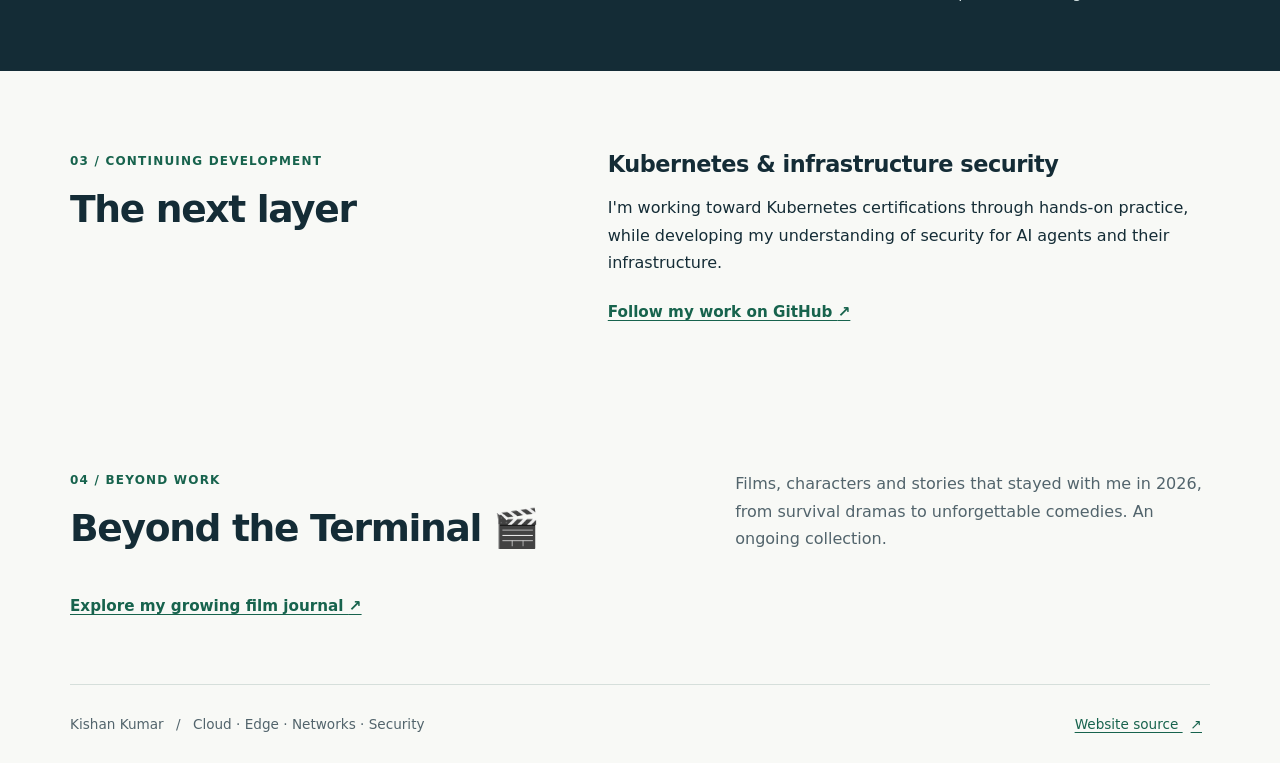
==== commit 63118e94: "Link film journal from portfolio homepage" ====
--- a/src/index.html
+++ b/src/index.html
@@ -18,6 +18,7 @@
                 <a href="#projects">Projects</a>
                 <a href="#skills">Technical focus</a>
                 <a href="#learning">Learning</a>
+                <a href="films.html">Beyond the Terminal</a>
                 <a href="https://github.com/kishanpcr">GitHub <span aria-hidden="true">↗</span></a>
             </nav>
         </div>
@@ -148,6 +149,10 @@
                 <a class="text-link" href="https://github.com/kishanpcr">Follow my work on GitHub <span aria-hidden="true">↗</span></a>
             </div>
         </section>
+        <section class="section container" id="beyond-work" aria-labelledby="beyond-title">
+            <div class="section-heading"><div><p class="eyebrow">04 / Beyond work</p><h2 id="beyond-title">Beyond the Terminal 🎬</h2></div><p>Films, characters and stories that stayed with me in 2026, from survival dramas to unforgettable comedies. An ongoing collection.</p></div>
+            <p><a class="text-link" href="films.html">Explore my growing film journal <span aria-hidden="true">↗</span></a></p>
+        </section>
     </main>
 
     <footer class="container site-footer">
